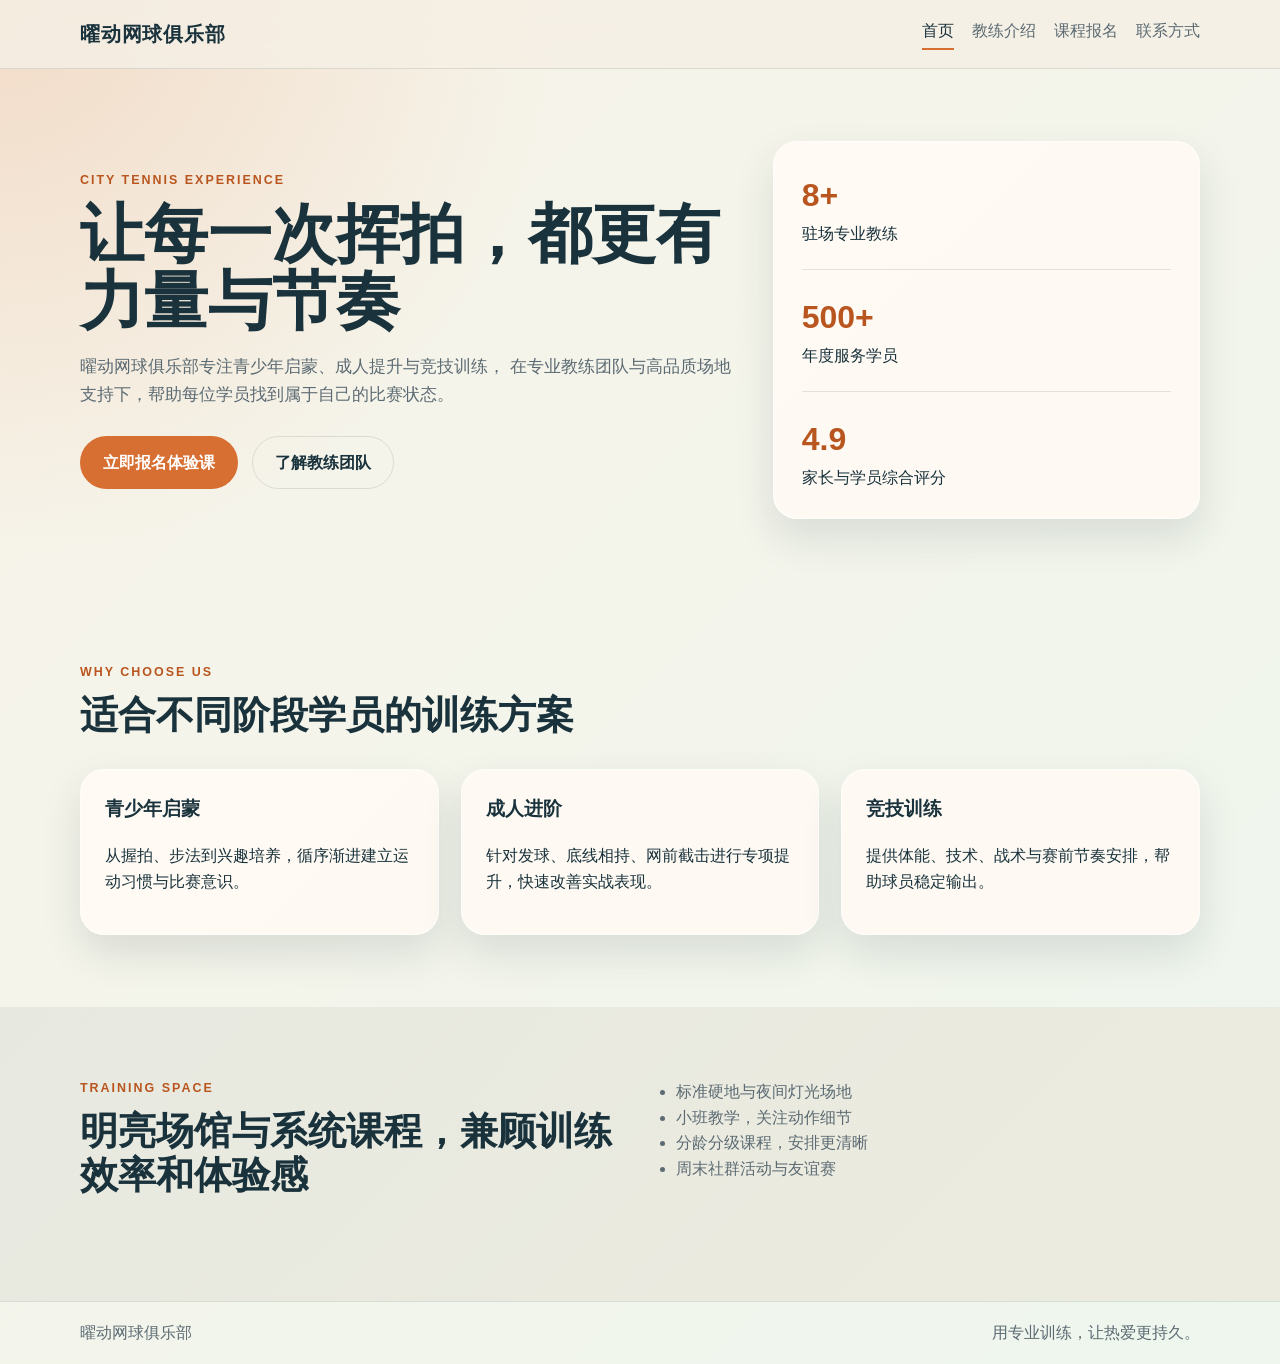
==== index.html @ 5ba3f877 "Add files via upload first website upload" ====
<!DOCTYPE html>
<html lang="zh-CN">
<head>
  <meta charset="UTF-8">
  <meta name="viewport" content="width=device-width, initial-scale=1.0">
  <title>曜动网球俱乐部 | 首页</title>
  <link rel="stylesheet" href="styles.css">
</head>
<body>
  <header class="site-header">
    <div class="container nav-wrap">
      <a class="brand" href="index.html">曜动网球俱乐部</a>
      <nav class="site-nav">
        <a class="active" href="index.html">首页</a>
        <a href="coaches.html">教练介绍</a>
        <a href="signup.html">课程报名</a>
        <a href="contact.html">联系方式</a>
      </nav>
    </div>
  </header>

  <main>
    <section class="hero">
      <div class="container hero-grid">
        <div>
          <p class="eyebrow">CITY TENNIS EXPERIENCE</p>
          <h1>让每一次挥拍，都更有力量与节奏</h1>
          <p class="lead">
            曜动网球俱乐部专注青少年启蒙、成人提升与竞技训练，
            在专业教练团队与高品质场地支持下，帮助每位学员找到属于自己的比赛状态。
          </p>
          <div class="hero-actions">
            <a class="button primary" href="signup.html">立即报名体验课</a>
            <a class="button secondary" href="coaches.html">了解教练团队</a>
          </div>
        </div>
        <div class="hero-card">
          <div class="stat">
            <strong>8+</strong>
            <span>驻场专业教练</span>
          </div>
          <div class="stat">
            <strong>500+</strong>
            <span>年度服务学员</span>
          </div>
          <div class="stat">
            <strong>4.9</strong>
            <span>家长与学员综合评分</span>
          </div>
        </div>
      </div>
    </section>

    <section class="section">
      <div class="container">
        <div class="section-title">
          <p class="eyebrow">WHY CHOOSE US</p>
          <h2>适合不同阶段学员的训练方案</h2>
        </div>
        <div class="card-grid">
          <article class="info-card">
            <h3>青少年启蒙</h3>
            <p>从握拍、步法到兴趣培养，循序渐进建立运动习惯与比赛意识。</p>
          </article>
          <article class="info-card">
            <h3>成人进阶</h3>
            <p>针对发球、底线相持、网前截击进行专项提升，快速改善实战表现。</p>
          </article>
          <article class="info-card">
            <h3>竞技训练</h3>
            <p>提供体能、技术、战术与赛前节奏安排，帮助球员稳定输出。</p>
          </article>
        </div>
      </div>
    </section>

    <section class="section section-accent">
      <div class="container feature-grid">
        <div>
          <p class="eyebrow">TRAINING SPACE</p>
          <h2>明亮场馆与系统课程，兼顾训练效率和体验感</h2>
        </div>
        <ul class="feature-list">
          <li>标准硬地与夜间灯光场地</li>
          <li>小班教学，关注动作细节</li>
          <li>分龄分级课程，安排更清晰</li>
          <li>周末社群活动与友谊赛</li>
        </ul>
      </div>
    </section>
  </main>

  <footer class="site-footer">
    <div class="container footer-wrap">
      <p>曜动网球俱乐部</p>
      <p>用专业训练，让热爱更持久。</p>
    </div>
  </footer>
</body>
</html>
---- styles.css ----
:root {
  --bg: #f5efe4;
  --surface: rgba(255, 250, 244, 0.92);
  --surface-strong: #fffaf2;
  --text: #19323c;
  --muted: #5c6b73;
  --accent: #d86f32;
  --accent-dark: #b9561f;
  --line: rgba(25, 50, 60, 0.12);
  --shadow: 0 18px 40px rgba(25, 50, 60, 0.12);
}

* {
  box-sizing: border-box;
}

body {
  margin: 0;
  font-family: "Trebuchet MS", "PingFang SC", "Microsoft YaHei", sans-serif;
  color: var(--text);
  background:
    radial-gradient(circle at top left, rgba(216, 111, 50, 0.18), transparent 30%),
    linear-gradient(135deg, #f8f3e8 0%, #eef6ee 100%);
  line-height: 1.6;
}

a {
  color: inherit;
  text-decoration: none;
}

.container {
  width: min(1120px, calc(100% - 40px));
  margin: 0 auto;
}

.site-header {
  position: sticky;
  top: 0;
  z-index: 10;
  backdrop-filter: blur(12px);
  background: rgba(245, 239, 228, 0.84);
  border-bottom: 1px solid var(--line);
}

.nav-wrap,
.footer-wrap {
  display: flex;
  align-items: center;
  justify-content: space-between;
  gap: 20px;
  padding: 18px 0;
}

.brand {
  font-size: 1.25rem;
  font-weight: 700;
  letter-spacing: 0.04em;
}

.site-nav {
  display: flex;
  flex-wrap: wrap;
  gap: 18px;
}

.site-nav a {
  padding-bottom: 4px;
  color: var(--muted);
}

.site-nav a.active,
.site-nav a:hover {
  color: var(--text);
  border-bottom: 2px solid var(--accent);
}

.hero,
.section {
  padding: 72px 0;
}

.hero-grid,
.feature-grid,
.contact-grid,
.form-layout {
  display: grid;
  gap: 28px;
}

.hero-grid {
  grid-template-columns: 1.4fr 0.9fr;
  align-items: center;
}

.eyebrow {
  margin: 0 0 10px;
  color: var(--accent-dark);
  font-weight: 700;
  letter-spacing: 0.16em;
  font-size: 0.78rem;
}

h1,
h2,
h3,
p {
  margin-top: 0;
}

h1 {
  font-size: clamp(2.5rem, 5vw, 4.4rem);
  line-height: 1.05;
  margin-bottom: 18px;
}

h2 {
  font-size: clamp(1.8rem, 3vw, 2.4rem);
  line-height: 1.15;
}

.lead {
  color: var(--muted);
  max-width: 700px;
  font-size: 1.06rem;
}

.hero-actions {
  display: flex;
  flex-wrap: wrap;
  gap: 14px;
  margin-top: 28px;
}

.button {
  display: inline-flex;
  align-items: center;
  justify-content: center;
  padding: 13px 22px;
  border-radius: 999px;
  font-weight: 700;
  border: 1px solid transparent;
  transition: transform 0.2s ease, background-color 0.2s ease;
  cursor: pointer;
}

.button:hover {
  transform: translateY(-2px);
}

.primary {
  background: var(--accent);
  color: #fff;
}

.primary:hover {
  background: var(--accent-dark);
}

.secondary {
  background: transparent;
  border-color: var(--line);
}

.hero-card,
.info-card,
.coach-card,
.signup-form {
  background: var(--surface);
  border: 1px solid rgba(255, 255, 255, 0.65);
  border-radius: 24px;
  box-shadow: var(--shadow);
}

.hero-card {
  padding: 28px;
}

.stat + .stat {
  margin-top: 22px;
  padding-top: 22px;
  border-top: 1px solid var(--line);
}

.stat strong {
  display: block;
  font-size: 2rem;
  color: var(--accent-dark);
}

.section-title {
  margin-bottom: 28px;
}

.card-grid,
.coach-grid {
  display: grid;
  gap: 22px;
  grid-template-columns: repeat(3, minmax(0, 1fr));
}

.info-card,
.coach-card {
  padding: 24px;
}

.section-accent {
  background: linear-gradient(135deg, rgba(25, 50, 60, 0.06), rgba(216, 111, 50, 0.08));
}

.feature-grid,
.contact-grid,
.form-layout {
  grid-template-columns: repeat(2, minmax(0, 1fr));
}

.feature-list {
  margin: 0;
  padding-left: 22px;
  color: var(--muted);
}

.coach-badge {
  display: inline-block;
  margin-bottom: 18px;
  padding: 6px 12px;
  border-radius: 999px;
  background: rgba(216, 111, 50, 0.14);
  color: var(--accent-dark);
  font-size: 0.88rem;
  font-weight: 700;
}

.coach-card span {
  color: var(--muted);
}

.signup-form {
  padding: 28px;
}

.signup-form label {
  display: block;
  margin-bottom: 16px;
  font-weight: 700;
}

.signup-form input,
.signup-form select,
.signup-form textarea {
  width: 100%;
  margin-top: 8px;
  padding: 14px 16px;
  border: 1px solid var(--line);
  border-radius: 16px;
  background: var(--surface-strong);
  font: inherit;
}

.signup-form input:focus,
.signup-form select:focus,
.signup-form textarea:focus {
  outline: 2px solid rgba(216, 111, 50, 0.25);
  border-color: var(--accent);
}

.form-message {
  min-height: 24px;
  margin: 16px 0 0;
  color: var(--accent-dark);
  font-weight: 700;
}

.site-footer {
  border-top: 1px solid var(--line);
}

.site-footer p {
  margin: 0;
  color: var(--muted);
}

@media (max-width: 860px) {
  .hero-grid,
  .feature-grid,
  .contact-grid,
  .form-layout,
  .card-grid,
  .coach-grid {
    grid-template-columns: 1fr;
  }

  .nav-wrap,
  .footer-wrap {
    flex-direction: column;
    align-items: flex-start;
  }

  h1 {
    font-size: 2.6rem;
  }
}
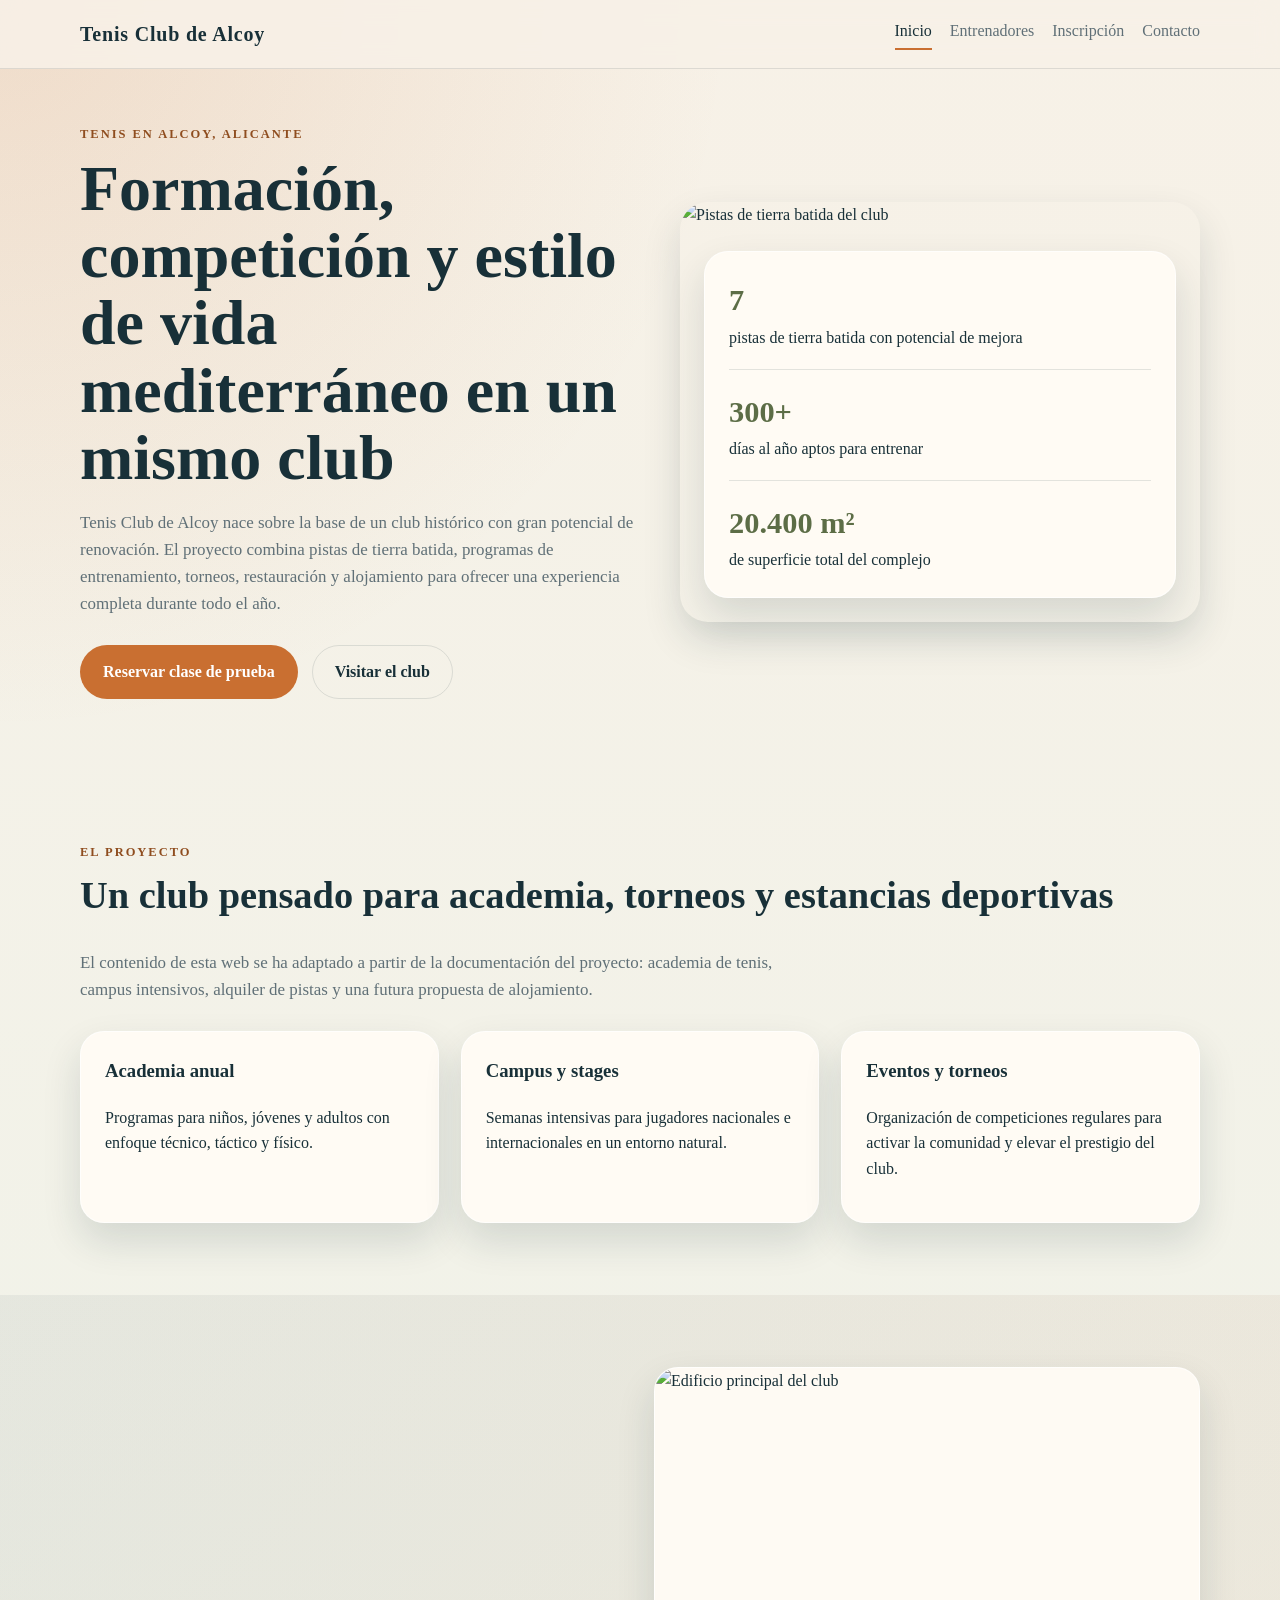
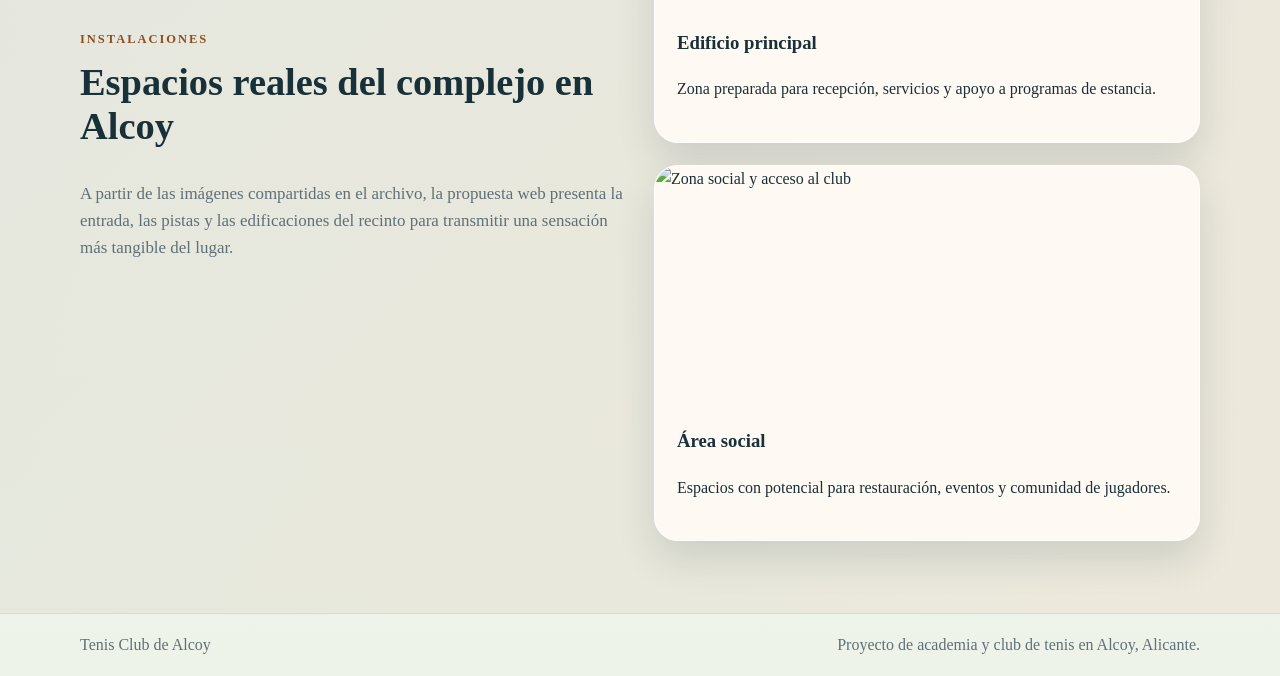
==== commit ba10e21d: "Add files via upload" ====
--- a/index.html
+++ b/index.html
@@ -1,51 +1,55 @@
 <!DOCTYPE html>
-<html lang="zh-CN">
+<html lang="es">
 <head>
   <meta charset="UTF-8">
   <meta name="viewport" content="width=device-width, initial-scale=1.0">
-  <title>曜动网球俱乐部 | 首页</title>
+  <title>Tenis Club de Alcoy | Inicio</title>
   <link rel="stylesheet" href="styles.css">
 </head>
 <body>
   <header class="site-header">
     <div class="container nav-wrap">
-      <a class="brand" href="index.html">曜动网球俱乐部</a>
+      <a class="brand" href="index.html">Tenis Club de Alcoy</a>
       <nav class="site-nav">
-        <a class="active" href="index.html">首页</a>
-        <a href="coaches.html">教练介绍</a>
-        <a href="signup.html">课程报名</a>
-        <a href="contact.html">联系方式</a>
+        <a class="active" href="index.html">Inicio</a>
+        <a href="coaches.html">Entrenadores</a>
+        <a href="signup.html">Inscripción</a>
+        <a href="contact.html">Contacto</a>
       </nav>
     </div>
   </header>
 
   <main>
-    <section class="hero">
+    <section class="hero hero-home">
       <div class="container hero-grid">
         <div>
-          <p class="eyebrow">CITY TENNIS EXPERIENCE</p>
-          <h1>让每一次挥拍，都更有力量与节奏</h1>
+          <p class="eyebrow">TENIS EN ALCOY, ALICANTE</p>
+          <h1>Formación, competición y estilo de vida mediterráneo en un mismo club</h1>
           <p class="lead">
-            曜动网球俱乐部专注青少年启蒙、成人提升与竞技训练，
-            在专业教练团队与高品质场地支持下，帮助每位学员找到属于自己的比赛状态。
+            Tenis Club de Alcoy nace sobre la base de un club histórico con gran potencial de renovación.
+            El proyecto combina pistas de tierra batida, programas de entrenamiento, torneos, restauración
+            y alojamiento para ofrecer una experiencia completa durante todo el año.
           </p>
           <div class="hero-actions">
-            <a class="button primary" href="signup.html">立即报名体验课</a>
-            <a class="button secondary" href="coaches.html">了解教练团队</a>
+            <a class="button primary" href="signup.html">Reservar clase de prueba</a>
+            <a class="button secondary" href="contact.html">Visitar el club</a>
           </div>
         </div>
-        <div class="hero-card">
-          <div class="stat">
-            <strong>8+</strong>
-            <span>驻场专业教练</span>
-          </div>
-          <div class="stat">
-            <strong>500+</strong>
-            <span>年度服务学员</span>
-          </div>
-          <div class="stat">
-            <strong>4.9</strong>
-            <span>家长与学员综合评分</span>
+        <div class="hero-panel">
+          <img src="assets/hero-courts.jpg" alt="Pistas de tierra batida del club">
+          <div class="hero-card">
+            <div class="stat">
+              <strong>7</strong>
+              <span>pistas de tierra batida con potencial de mejora</span>
+            </div>
+            <div class="stat">
+              <strong>300+</strong>
+              <span>días al año aptos para entrenar</span>
+            </div>
+            <div class="stat">
+              <strong>20.400 m²</strong>
+              <span>de superficie total del complejo</span>
+            </div>
           </div>
         </div>
       </div>
@@ -54,46 +58,64 @@
     <section class="section">
       <div class="container">
         <div class="section-title">
-          <p class="eyebrow">WHY CHOOSE US</p>
-          <h2>适合不同阶段学员的训练方案</h2>
+          <p class="eyebrow">EL PROYECTO</p>
+          <h2>Un club pensado para academia, torneos y estancias deportivas</h2>
+          <p class="lead">
+            El contenido de esta web se ha adaptado a partir de la documentación del proyecto:
+            academia de tenis, campus intensivos, alquiler de pistas y una futura propuesta de alojamiento.
+          </p>
         </div>
         <div class="card-grid">
           <article class="info-card">
-            <h3>青少年启蒙</h3>
-            <p>从握拍、步法到兴趣培养，循序渐进建立运动习惯与比赛意识。</p>
+            <h3>Academia anual</h3>
+            <p>Programas para niños, jóvenes y adultos con enfoque técnico, táctico y físico.</p>
           </article>
           <article class="info-card">
-            <h3>成人进阶</h3>
-            <p>针对发球、底线相持、网前截击进行专项提升，快速改善实战表现。</p>
+            <h3>Campus y stages</h3>
+            <p>Semanas intensivas para jugadores nacionales e internacionales en un entorno natural.</p>
           </article>
           <article class="info-card">
-            <h3>竞技训练</h3>
-            <p>提供体能、技术、战术与赛前节奏安排，帮助球员稳定输出。</p>
+            <h3>Eventos y torneos</h3>
+            <p>Organización de competiciones regulares para activar la comunidad y elevar el prestigio del club.</p>
           </article>
         </div>
       </div>
     </section>
 
     <section class="section section-accent">
-      <div class="container feature-grid">
-        <div>
-          <p class="eyebrow">TRAINING SPACE</p>
-          <h2>明亮场馆与系统课程，兼顾训练效率和体验感</h2>
+      <div class="container gallery-grid">
+        <div class="section-copy">
+          <p class="eyebrow">INSTALACIONES</p>
+          <h2>Espacios reales del complejo en Alcoy</h2>
+          <p class="lead">
+            A partir de las imágenes compartidas en el archivo, la propuesta web presenta la entrada,
+            las pistas y las edificaciones del recinto para transmitir una sensación más tangible del lugar.
+          </p>
         </div>
-        <ul class="feature-list">
-          <li>标准硬地与夜间灯光场地</li>
-          <li>小班教学，关注动作细节</li>
-          <li>分龄分级课程，安排更清晰</li>
-          <li>周末社群活动与友谊赛</li>
-        </ul>
+        <div class="gallery-cards">
+          <article class="photo-card">
+            <img src="assets/club-building.jpg" alt="Edificio principal del club">
+            <div class="photo-copy">
+              <h3>Edificio principal</h3>
+              <p>Zona preparada para recepción, servicios y apoyo a programas de estancia.</p>
+            </div>
+          </article>
+          <article class="photo-card">
+            <img src="assets/clubhouse.jpg" alt="Zona social y acceso al club">
+            <div class="photo-copy">
+              <h3>Área social</h3>
+              <p>Espacios con potencial para restauración, eventos y comunidad de jugadores.</p>
+            </div>
+          </article>
+        </div>
       </div>
     </section>
   </main>
 
   <footer class="site-footer">
     <div class="container footer-wrap">
-      <p>曜动网球俱乐部</p>
-      <p>用专业训练，让热爱更持久。</p>
+      <p>Tenis Club de Alcoy</p>
+      <p>Proyecto de academia y club de tenis en Alcoy, Alicante.</p>
     </div>
   </footer>
 </body>
--- a/styles.css
+++ b/styles.css
@@ -1,13 +1,14 @@
 :root {
-  --bg: #f5efe4;
-  --surface: rgba(255, 250, 244, 0.92);
-  --surface-strong: #fffaf2;
-  --text: #19323c;
-  --muted: #5c6b73;
-  --accent: #d86f32;
-  --accent-dark: #b9561f;
-  --line: rgba(25, 50, 60, 0.12);
-  --shadow: 0 18px 40px rgba(25, 50, 60, 0.12);
+  --bg: #f2ecdf;
+  --surface: rgba(255, 251, 245, 0.94);
+  --surface-strong: #fffaf1;
+  --text: #183038;
+  --muted: #607077;
+  --accent: #c96f31;
+  --accent-dark: #8f4d1f;
+  --forest: #5c6d46;
+  --line: rgba(24, 48, 56, 0.12);
+  --shadow: 0 18px 38px rgba(24, 48, 56, 0.14);
 }
 
 * {
@@ -16,12 +17,17 @@
 
 body {
   margin: 0;
-  font-family: "Trebuchet MS", "PingFang SC", "Microsoft YaHei", sans-serif;
+  font-family: Georgia, "Times New Roman", "PingFang SC", serif;
   color: var(--text);
   background:
-    radial-gradient(circle at top left, rgba(216, 111, 50, 0.18), transparent 30%),
-    linear-gradient(135deg, #f8f3e8 0%, #eef6ee 100%);
+    radial-gradient(circle at top left, rgba(201, 111, 49, 0.16), transparent 28%),
+    linear-gradient(180deg, #f7f1e7 0%, #eef3ea 100%);
   line-height: 1.6;
+}
+
+img {
+  display: block;
+  max-width: 100%;
 }
 
 a {
@@ -39,7 +45,7 @@
   top: 0;
   z-index: 10;
   backdrop-filter: blur(12px);
-  background: rgba(245, 239, 228, 0.84);
+  background: rgba(247, 241, 231, 0.88);
   border-bottom: 1px solid var(--line);
 }
 
@@ -81,7 +87,7 @@
 }
 
 .hero-grid,
-.feature-grid,
+.gallery-grid,
 .contact-grid,
 .form-layout {
   display: grid;
@@ -89,8 +95,32 @@
 }
 
 .hero-grid {
-  grid-template-columns: 1.4fr 0.9fr;
+  grid-template-columns: 1.1fr 1fr;
   align-items: center;
+}
+
+.hero-home {
+  padding-top: 56px;
+}
+
+.hero-panel {
+  position: relative;
+}
+
+.hero-panel img {
+  min-height: 420px;
+  width: 100%;
+  object-fit: cover;
+  border-radius: 28px;
+  box-shadow: var(--shadow);
+}
+
+.hero-card {
+  position: absolute;
+  left: 24px;
+  right: 24px;
+  bottom: 24px;
+  padding: 24px;
 }
 
 .eyebrow {
@@ -165,27 +195,24 @@
 .hero-card,
 .info-card,
 .coach-card,
-.signup-form {
+.signup-form,
+.photo-card {
   background: var(--surface);
-  border: 1px solid rgba(255, 255, 255, 0.65);
+  border: 1px solid rgba(255, 255, 255, 0.7);
   border-radius: 24px;
   box-shadow: var(--shadow);
 }
 
-.hero-card {
-  padding: 28px;
-}
-
 .stat + .stat {
-  margin-top: 22px;
-  padding-top: 22px;
+  margin-top: 18px;
+  padding-top: 18px;
   border-top: 1px solid var(--line);
 }
 
 .stat strong {
   display: block;
-  font-size: 2rem;
-  color: var(--accent-dark);
+  font-size: 1.9rem;
+  color: var(--forest);
 }
 
 .section-title {
@@ -193,9 +220,14 @@
 }
 
 .card-grid,
-.coach-grid {
+.coach-grid,
+.gallery-cards {
   display: grid;
   gap: 22px;
+}
+
+.card-grid,
+.coach-grid {
   grid-template-columns: repeat(3, minmax(0, 1fr));
 }
 
@@ -208,16 +240,33 @@
   background: linear-gradient(135deg, rgba(25, 50, 60, 0.06), rgba(216, 111, 50, 0.08));
 }
 
-.feature-grid,
+.gallery-grid,
 .contact-grid,
 .form-layout {
   grid-template-columns: repeat(2, minmax(0, 1fr));
 }
 
-.feature-list {
-  margin: 0;
-  padding-left: 22px;
-  color: var(--muted);
+.section-copy {
+  align-self: center;
+}
+
+.photo-card {
+  overflow: hidden;
+}
+
+.photo-card img {
+  height: 240px;
+  width: 100%;
+  object-fit: cover;
+}
+
+.photo-copy {
+  padding: 20px 22px 24px;
+}
+
+.photo-card-compact img {
+  height: 100%;
+  min-height: 280px;
 }
 
 .coach-badge {
@@ -225,7 +274,7 @@
   margin-bottom: 18px;
   padding: 6px 12px;
   border-radius: 999px;
-  background: rgba(216, 111, 50, 0.14);
+  background: rgba(201, 111, 49, 0.12);
   color: var(--accent-dark);
   font-size: 0.88rem;
   font-weight: 700;
@@ -260,14 +309,14 @@
 .signup-form input:focus,
 .signup-form select:focus,
 .signup-form textarea:focus {
-  outline: 2px solid rgba(216, 111, 50, 0.25);
+  outline: 2px solid rgba(201, 111, 49, 0.24);
   border-color: var(--accent);
 }
 
 .form-message {
   min-height: 24px;
   margin: 16px 0 0;
-  color: var(--accent-dark);
+  color: var(--forest);
   font-weight: 700;
 }
 
@@ -282,7 +331,7 @@
 
 @media (max-width: 860px) {
   .hero-grid,
-  .feature-grid,
+  .gallery-grid,
   .contact-grid,
   .form-layout,
   .card-grid,
@@ -290,6 +339,11 @@
     grid-template-columns: 1fr;
   }
 
+  .hero-card {
+    position: static;
+    margin-top: 18px;
+  }
+
   .nav-wrap,
   .footer-wrap {
     flex-direction: column;
@@ -297,6 +351,10 @@
   }
 
   h1 {
-    font-size: 2.6rem;
-  }
-}
+    font-size: 2.7rem;
+  }
+
+  .hero-panel img {
+    min-height: 300px;
+  }
+}
